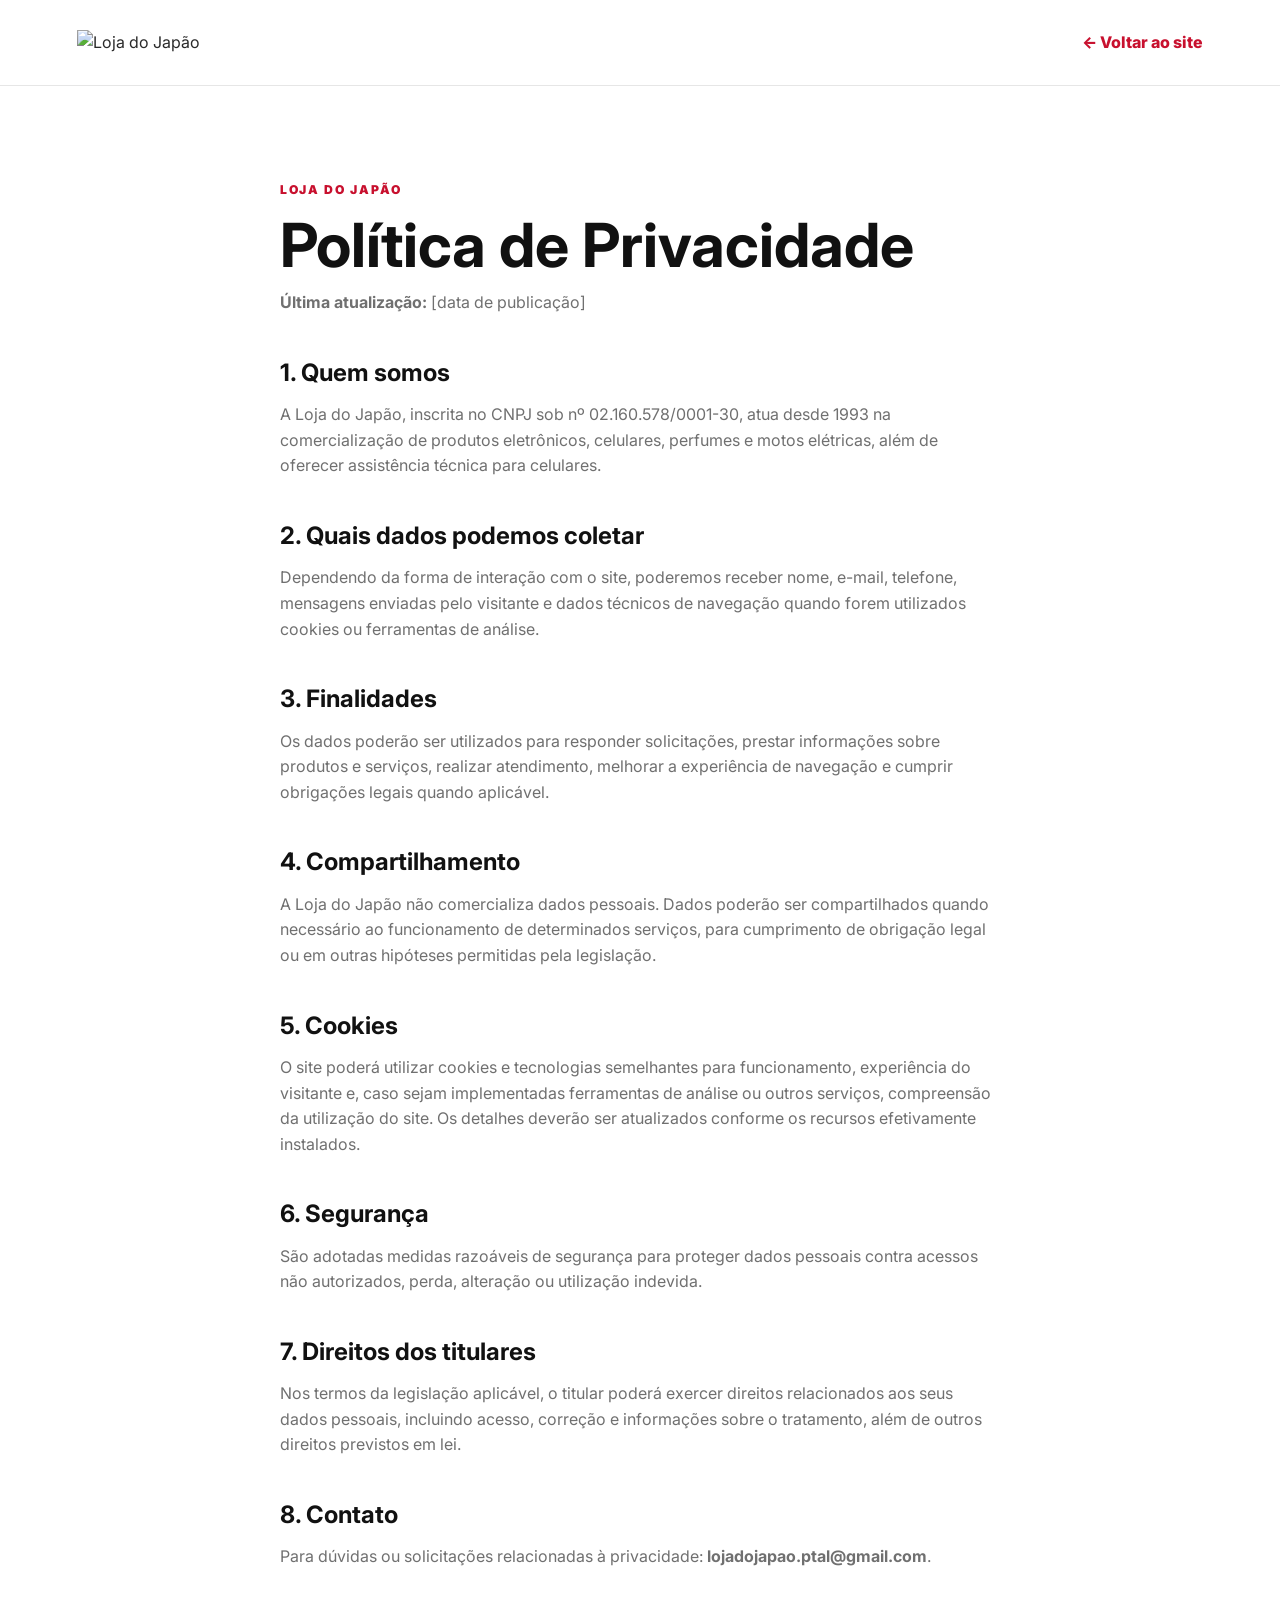
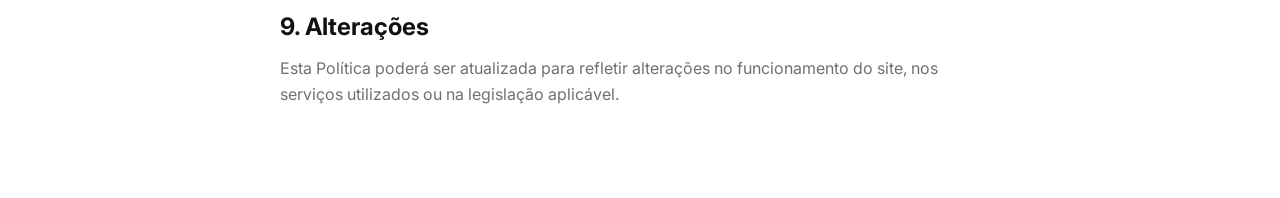
==== pages/politica-privacidade.html @ 344b3c2f "primeira versao do site" ====
<!DOCTYPE html>
<html lang="pt-BR">
<head>
  <meta charset="UTF-8">
  <meta name="viewport" content="width=device-width, initial-scale=1.0">
  <title>Política de Privacidade | Loja do Japão</title>
  <link rel="icon" type="image/png" href="47261f3b-9f89-4285-891b-f1431dbd8eb9 - cópia.png">
  <link rel="stylesheet" href="../style.css">
</head>
<body>
  <header class="site-header">
    <a class="brand" href="../index.html"><img src="47261f3b-9f89-4285-891b-f1431dbd8eb9 - cópia.png" alt="Loja do Japão"></a>
    <a class="back-link" href="../index.html">← Voltar ao site</a>
  </header>
  <main class="legal-page">
    <span class="eyebrow">LOJA DO JAPÃO</span>
    <h1>Política de Privacidade</h1>
    <p><strong>Última atualização:</strong> [data de publicação]</p>

    <h2>1. Quem somos</h2>
    <p>A Loja do Japão, inscrita no CNPJ sob nº 02.160.578/0001-30, atua desde 1993 na comercialização de produtos eletrônicos, celulares, perfumes e motos elétricas, além de oferecer assistência técnica para celulares.</p>

    <h2>2. Quais dados podemos coletar</h2>
    <p>Dependendo da forma de interação com o site, poderemos receber nome, e-mail, telefone, mensagens enviadas pelo visitante e dados técnicos de navegação quando forem utilizados cookies ou ferramentas de análise.</p>

    <h2>3. Finalidades</h2>
    <p>Os dados poderão ser utilizados para responder solicitações, prestar informações sobre produtos e serviços, realizar atendimento, melhorar a experiência de navegação e cumprir obrigações legais quando aplicável.</p>

    <h2>4. Compartilhamento</h2>
    <p>A Loja do Japão não comercializa dados pessoais. Dados poderão ser compartilhados quando necessário ao funcionamento de determinados serviços, para cumprimento de obrigação legal ou em outras hipóteses permitidas pela legislação.</p>

    <h2>5. Cookies</h2>
    <p>O site poderá utilizar cookies e tecnologias semelhantes para funcionamento, experiência do visitante e, caso sejam implementadas ferramentas de análise ou outros serviços, compreensão da utilização do site. Os detalhes deverão ser atualizados conforme os recursos efetivamente instalados.</p>

    <h2>6. Segurança</h2>
    <p>São adotadas medidas razoáveis de segurança para proteger dados pessoais contra acessos não autorizados, perda, alteração ou utilização indevida.</p>

    <h2>7. Direitos dos titulares</h2>
    <p>Nos termos da legislação aplicável, o titular poderá exercer direitos relacionados aos seus dados pessoais, incluindo acesso, correção e informações sobre o tratamento, além de outros direitos previstos em lei.</p>

    <h2>8. Contato</h2>
    <p>Para dúvidas ou solicitações relacionadas à privacidade: <strong>lojadojapao.ptal@gmail.com</strong>.</p>

    <h2>9. Alterações</h2>
    <p>Esta Política poderá ser atualizada para refletir alterações no funcionamento do site, nos serviços utilizados ou na legislação aplicável.</p>
  </main>
</body>
</html>
---- style.css ----
@import url('https://fonts.googleapis.com/css2?family=Inter:wght@400;500;600;700;800;900&display=swap');

:root {
  --red: #c8102e;
  --red-dark: #980b22;
  --black: #111111;
  --text: #2a2a2a;
  --muted: #707070;
  --white: #ffffff;
  --light: #f6f6f6;
  --border: #e6e6e6;
  --radius: 22px;
  --shadow: 0 18px 50px rgba(0, 0, 0, .10);
}

* { box-sizing: border-box; margin: 0; padding: 0; }
html { scroll-behavior: smooth; }
body {
  font-family: Inter, Arial, sans-serif;
  color: var(--text);
  background: var(--white);
  line-height: 1.6;
}
a { color: inherit; text-decoration: none; }
img { max-width: 100%; display: block; }

.site-header {
  position: sticky;
  top: 0;
  z-index: 50;
  min-height: 86px;
  padding: 10px 6%;
  display: flex;
  align-items: center;
  justify-content: space-between;
  background: rgba(255,255,255,.96);
  border-bottom: 1px solid var(--border);
  backdrop-filter: blur(12px);
}
.brand img { width: 135px; }
.header-message {
  flex: 1;
  margin-left: 45px;
  margin-right: 50px;
  overflow: hidden;
  white-space: nowrap;
}

.message-track {
  display: inline-flex;
  align-items: center;
  gap: 14px;
  width: max-content;
  color: var(--red);
  font-size: .78rem;
  font-weight: 800;
  letter-spacing: .08em;
  text-transform: uppercase;
  animation: message-scroll 60s linear infinite;
}

@keyframes message-scroll {
  from {
    transform: translateX(0);
  }

  to {
    transform: translateX(-50%);
  }
}
.main-nav { display: flex; gap: 30px; align-items: center; }
.main-nav a { font-size: .92rem; font-weight: 700; }
.main-nav a:hover { color: var(--red); }
.menu-toggle { display: none; border: 0; background: none; font-size: 1.8rem; cursor: pointer; }

.hero {
  min-height: 620px;
  padding: 90px 8%;
  display: flex;
  align-items: center;
  justify-content: space-between;
  gap: 50px;
  color: var(--white);
  background:
    radial-gradient(circle at 80% 20%, rgba(255,255,255,.13), transparent 28%),
    linear-gradient(125deg, #980b22 0%, #c8102e 52%, #e21b3c 100%);
}
.hero-content { max-width: 760px; }
.eyebrow {
  display: inline-block;
  margin-bottom: 15px;
  color: var(--red);
  font-size: .76rem;
  font-weight: 900;
  letter-spacing: .16em;
}
.hero .eyebrow { color: #fff; opacity: .9; }
.hero h1 { max-width: 760px; font-size: clamp(2.5rem, 6vw, 5rem); line-height: 1.02; letter-spacing: -.05em; }
.hero p { max-width: 650px; margin: 25px 0 32px; font-size: 1.08rem; opacity: .94; }
.hero-actions { display: flex; flex-wrap: wrap; gap: 12px; }
.button { padding: 14px 22px; border-radius: 999px; font-weight: 800; }
.button-primary { background: var(--white); color: var(--red-dark); }
.button-light { border: 1px solid rgba(255,255,255,.65); color: #fff; }
.hero-badge {
  min-width: 190px; min-height: 190px; padding: 25px;
  border: 1px solid rgba(255,255,255,.35);
  border-radius: 50%;
  display: flex; flex-direction: column; align-items: center; justify-content: center;
  text-align: center; background: rgba(255,255,255,.08);
}
.hero-badge strong { font-size: 3.2rem; line-height: 1; }
.hero-badge span { margin-top: 8px; font-size: .85rem; }

.section { padding: 100px 8%; }
.section-heading { max-width: 720px; margin-bottom: 50px; }
.section-heading h2 { font-size: clamp(2rem, 4vw, 3.4rem); line-height: 1.08; letter-spacing: -.04em; color: var(--black); }
.section-heading p { margin-top: 15px; color: var(--muted); }
.centered { margin-left: auto; margin-right: auto; text-align: center; }

.about { background: #fff; }
.about-grid { display: grid; grid-template-columns: 1fr 1fr .75fr; gap: 22px; align-items: stretch; }
.about-card {
  position: relative; padding: 38px; border: 1px solid var(--border);
  border-radius: var(--radius); background: #fff; box-shadow: var(--shadow);
}
.about-card h3 { margin-bottom: 12px; font-size: 1.45rem; color: var(--black); }
.about-card p { color: var(--muted); }
.card-number { color: var(--red); font-weight: 900; font-size: .78rem; }
.about-highlight {
  padding: 40px; border-radius: var(--radius);
  background: var(--black); color: white;
  display: flex; flex-direction: column; justify-content: space-between;
}
.about-highlight span { font-size: .72rem; letter-spacing: .18em; font-weight: 800; }
.about-highlight strong { font-size: 3.2rem; line-height: .9; }
.about-highlight small { color: #ccc; }

.products-section { background: var(--light); }
.cards-grid { display: grid; grid-template-columns: repeat(3, 1fr); gap: 22px; }
.product-card {
  padding: 38px; background: #fff; border-radius: var(--radius);
  border: 1px solid var(--border); transition: transform .25s ease, box-shadow .25s ease;
}
.product-card:hover { transform: translateY(-7px); box-shadow: var(--shadow); }
.product-icon {
  width: 62px; height: 62px; display: grid; place-items: center;
  border-radius: 18px; background: #fff0f2; color: var(--red);
  font-size: 1.8rem; margin-bottom: 25px;
}
.product-card h3 { font-size: 1.35rem; margin-bottom: 10px; color: var(--black); }
.product-card p { color: var(--muted); }

.assistance-section { background: var(--black); color: white; }
.assistance-content { display: grid; grid-template-columns: 1fr 1fr; gap: 80px; align-items: center; }
.assistance-section h2 { color: white; font-size: clamp(2.2rem, 4vw, 3.8rem); line-height: 1.05; }
.assistance-section p { margin-top: 18px; color: #ccc; max-width: 600px; }
.assistance-section .eyebrow { color: #ff5b74; }
.service-list { border-top: 1px solid #333; }
.service-list div {
  padding: 19px 0; display: flex; align-items: center; gap: 20px;
  border-bottom: 1px solid #333;
}
.service-list span { color: #ff5b74; font-size: .75rem; font-weight: 900; }
.service-list strong { font-size: 1.1rem; }

.contact-section { background: #fff; }
.contact-grid { display: grid; grid-template-columns: repeat(4, 1fr); gap: 18px; }
.contact-item { padding: 28px; border: 1px solid var(--border); border-radius: 18px; }
.contact-item span { display: block; margin-bottom: 9px; color: var(--red); font-size: .7rem; font-weight: 900; letter-spacing: .13em; }
.contact-item a { font-weight: 700; overflow-wrap: anywhere; }
.contact-item a:hover { color: var(--red); }
.contact-item p { color: var(--text); }
.company-data {
  margin-top: 18px; padding: 22px 28px; border-radius: 18px;
  display: flex; gap: 12px; justify-content: space-between;
  background: var(--light);
}
.company-data strong { color: var(--black); }
.company-data span { color: var(--muted); }

.site-footer { padding: 50px 8% 25px; background: #0c0c0c; color: white; }
.site-footer img { width: 125px; margin-bottom: 15px; }
.site-footer p { color: #aaa; }
.footer-links { display: flex; gap: 22px; margin: 30px 0; flex-wrap: wrap; }
.footer-links a:hover { color: #ff5b74; }
.copyright { padding-top: 22px; border-top: 1px solid #292929; font-size: .8rem; }

.legal-page { max-width: 900px; margin: 0 auto; padding: 90px 7%; }
.legal-page h1 { margin-bottom: 12px; font-size: clamp(2.2rem, 5vw, 3.8rem); line-height: 1.05; color: var(--black); }
.legal-page h2 { margin-top: 38px; margin-bottom: 10px; color: var(--black); }
.legal-page p, .legal-page li { color: var(--muted); }
.legal-page ul { margin: 10px 0 0 20px; }
.back-link { display: block; width: fit-content; margin: 0 0 auto 35px auto; color: var(--red); font-weight: 800;
}

@media (max-width: 900px) {
  .hero { flex-direction: column; align-items: flex-start; }
  .hero-badge { align-self: flex-end; }
  .about-grid, .assistance-content { grid-template-columns: 1fr; }
  .cards-grid { grid-template-columns: 1fr 1fr; }
  .contact-grid { grid-template-columns: 1fr 1fr; }
}
@media (max-width: 650px) {
  .site-header { padding: 10px 5%; }
  .brand img { width: 112px; }
  .menu-toggle { display: block; }
  .main-nav {
    display: none; position: absolute; left: 5%; right: 5%; top: 78px;
    padding: 20px; flex-direction: column; align-items: flex-start;
    background: white; border: 1px solid var(--border); border-radius: 16px; box-shadow: var(--shadow);
  }
  .main-nav.open { display: flex; }
  .hero { min-height: 650px; padding: 70px 6%; }
  .hero h1 { font-size: 2.7rem; }
  .section { padding: 70px 6%; }
  .cards-grid, .contact-grid { grid-template-columns: 1fr; }
  .company-data { flex-direction: column; }
}

.product-showcase {
  max-width: 1280px;
  margin: 0 auto;
  display: grid;
  grid-template-columns: repeat(3, 1fr);
  gap: 20px;
}
.showcase-card {
  overflow: hidden;
  border-radius: var(--radius);
  background: #fff;
  border: 1px solid var(--border);
  box-shadow: 0 12px 35px rgba(0,0,0,.07);
  transition: transform .25s ease, box-shadow .25s ease;
}
.showcase-card:hover { transform: translateY(-6px); box-shadow: var(--shadow); }
.showcase-large { grid-row: auto; }
.showcase-image {
  height: 270px;
  display: flex;
  align-items: center;
  justify-content: center;
  padding: 20px;
  overflow: hidden;
  background: #f5f5f5;
}

.showcase-image img {
  display: block;
  width: 100%;
  height: 100%;
  max-width: 100%;
  max-height: 100%;
  object-fit: contain;
  object-position: center;
}
.showcase-copy { padding: 24px; }
.showcase-copy span {
  color: var(--red);
  font-size: .68rem;
  font-weight: 900;
  letter-spacing: .15em;
}
.showcase-copy h3 { margin: 7px 0 8px; font-size: 1.35rem; color: var(--black); }
.showcase-copy p { color: var(--muted); font-size: .92rem; }

.product-extra {
  margin-top: 20px;
  display: grid;
  grid-template-columns: 1fr 1fr;
  gap: 20px;
}
.product-extra div {
  position: relative;
  min-height: 190px;
  overflow: hidden;
  border-radius: var(--radius);
  background: #fff;
  border: 1px solid var(--border);
}
.product-extra img {
  display: block;
  width: 100%;
  height: 220px;
  object-fit: contain;
  object-position: center;
  padding: 18px;
}
.product-extra span {
  position: absolute;
  left: 18px;
  bottom: 16px;
  padding: 7px 12px;
  border-radius: 999px;
  background: rgba(0,0,0,.82);
  color: #fff;
  font-size: .75rem;
  font-weight: 800;
}

.trust-section {
  padding: 75px 8%;
  background: #f6f6f6;
}
.trust-inner {
  display: grid;
  grid-template-columns: .9fr 1.1fr;
  gap: 70px;
  align-items: center;
}
.trust-title h2 {
  max-width: 650px;
  font-size: clamp(2rem, 4vw, 3.2rem);
  line-height: 1.08;
  color: var(--black);
  letter-spacing: -.04em;
}
.trust-items {
  display: grid;
  grid-template-columns: 1fr 1fr;
  border-top: 1px solid #ddd;
}
.trust-items div {
  padding: 22px 20px;
  border-bottom: 1px solid #ddd;
}
.trust-items strong { display: block; color: var(--black); font-size: 1.15rem; }
.trust-items span { color: var(--muted); font-size: .85rem; }

.contact-cta {
  margin: 35px 0 18px;
  padding: 30px;
  border-radius: var(--radius);
  background: var(--black);
  color: white;
  display: flex;
  align-items: center;
  justify-content: space-between;
  gap: 30px;
}
.contact-cta .eyebrow { color: #ff5b74; margin-bottom: 6px; }
.contact-cta h3 { font-size: 1.5rem; }
.contact-cta p { color: #bbb; max-width: 600px; margin-top: 4px; }

@media (max-width: 1000px) {
  .product-showcase { grid-template-columns: 1fr 1fr; } 
  .showcase-large { grid-column: auto; }
  .trust-inner { grid-template-columns: 1fr; gap: 40px; }
}
@media (max-width: 650px) {
  .product-showcase { grid-template-columns: 1fr; }
  .showcase-image { height: 260px; }
  .product-extra { grid-template-columns: 1fr; }
  .trust-items { grid-template-columns: 1fr; }
  .contact-cta { flex-direction: column; align-items: flex-start; }
}
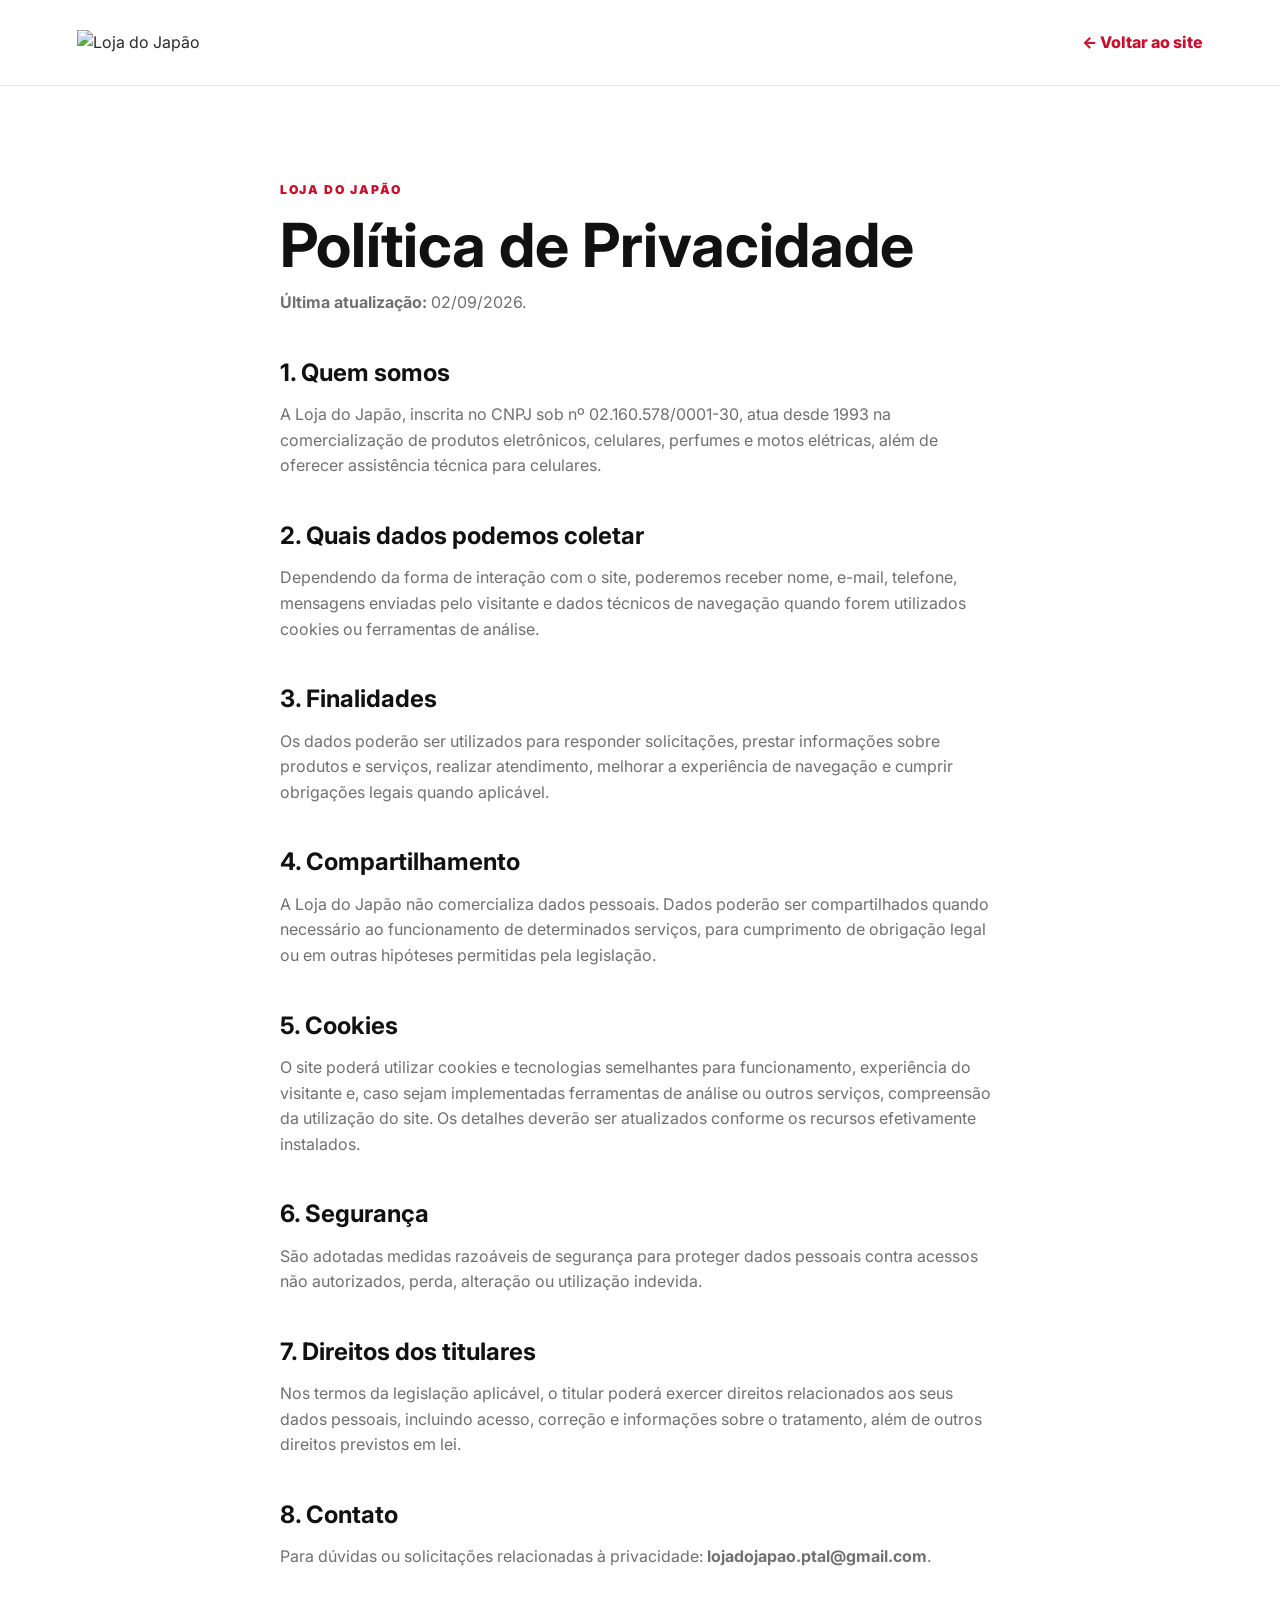
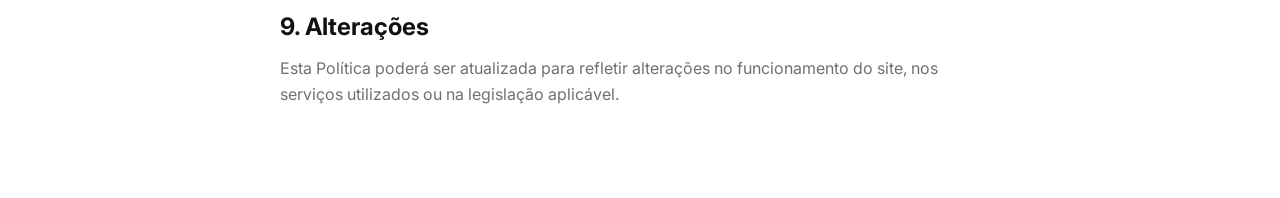
==== commit b5ed5ad3: "data adicionando data ao projeto criado." ====
--- a/pages/politica-privacidade.html
+++ b/pages/politica-privacidade.html
@@ -15,7 +15,7 @@
   <main class="legal-page">
     <span class="eyebrow">LOJA DO JAPÃO</span>
     <h1>Política de Privacidade</h1>
-    <p><strong>Última atualização:</strong> [data de publicação]</p>
+    <p><strong>Última atualização: </strong>02/09/2026.</p>
 
     <h2>1. Quem somos</h2>
     <p>A Loja do Japão, inscrita no CNPJ sob nº 02.160.578/0001-30, atua desde 1993 na comercialização de produtos eletrônicos, celulares, perfumes e motos elétricas, além de oferecer assistência técnica para celulares.</p>
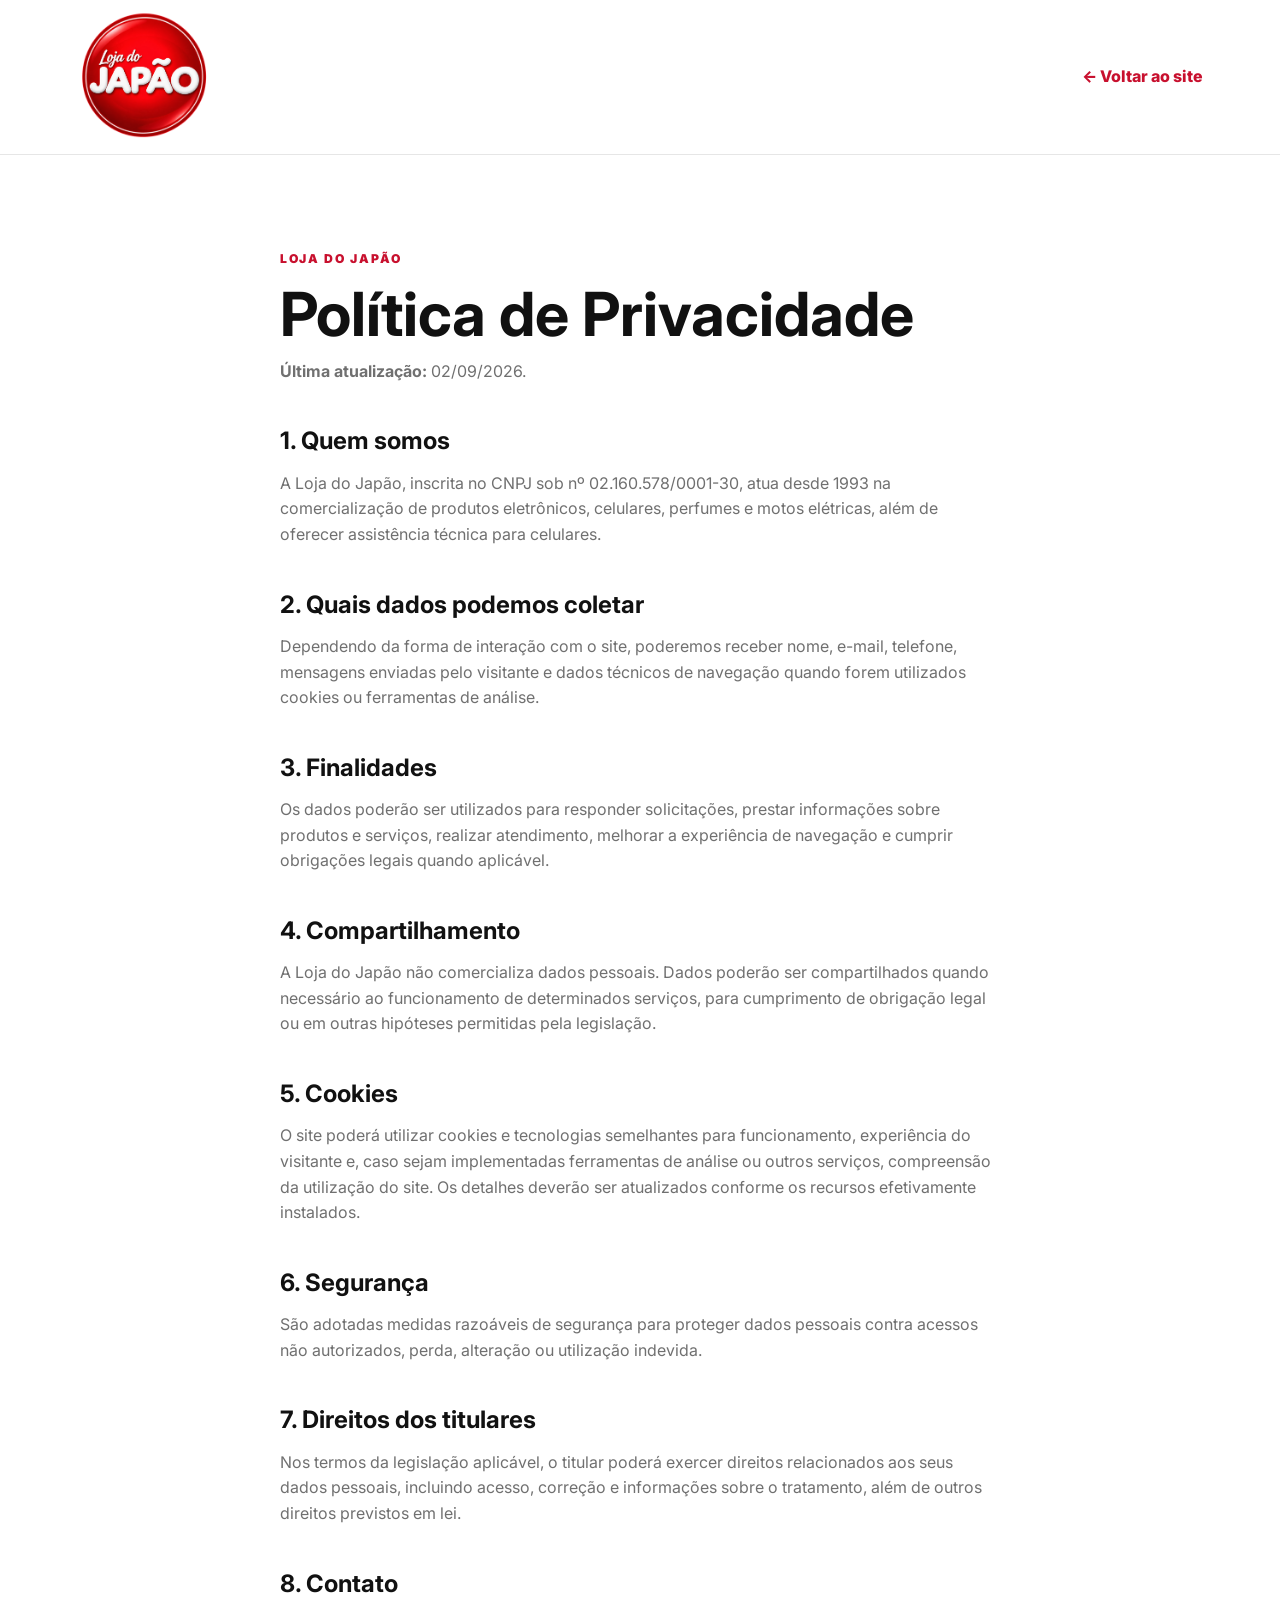
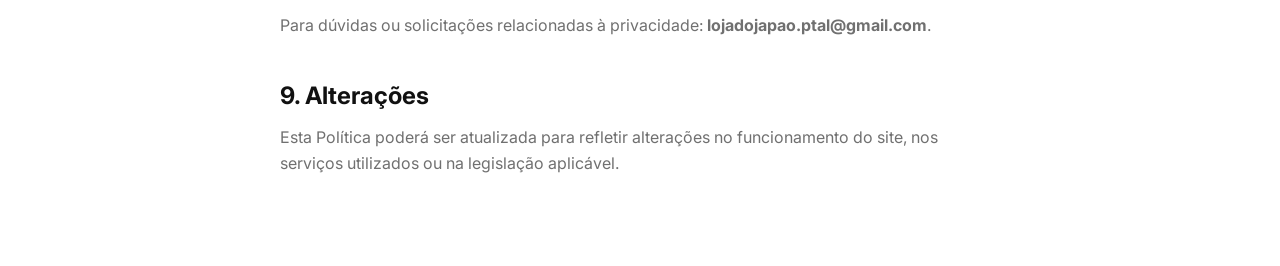
==== commit c7bc2884: "logos logos tinham quebrado, foi ajustada." ====
--- a/pages/politica-privacidade.html
+++ b/pages/politica-privacidade.html
@@ -4,12 +4,12 @@
   <meta charset="UTF-8">
   <meta name="viewport" content="width=device-width, initial-scale=1.0">
   <title>Política de Privacidade | Loja do Japão</title>
-  <link rel="icon" type="image/png" href="47261f3b-9f89-4285-891b-f1431dbd8eb9 - cópia.png">
+  <link rel="icon" type="image/png" href="../assets/47261f3b-9f89-4285-891b-f1431dbd8eb9.png">
   <link rel="stylesheet" href="../style.css">
 </head>
 <body>
   <header class="site-header">
-    <a class="brand" href="../index.html"><img src="47261f3b-9f89-4285-891b-f1431dbd8eb9 - cópia.png" alt="Loja do Japão"></a>
+    <a class="brand" href="../index.html"><img src="../assets/47261f3b-9f89-4285-891b-f1431dbd8eb9.png" alt="Logotipo -Loja do Japão"></a>
     <a class="back-link" href="../index.html">← Voltar ao site</a>
   </header>
   <main class="legal-page">
--- a/style.css
+++ b/style.css
@@ -37,26 +37,70 @@
   border-bottom: 1px solid var(--border);
   backdrop-filter: blur(12px);
 }
+
 .brand img { width: 135px; }
+
 .header-message {
   flex: 1;
   margin-left: 45px;
   margin-right: 50px;
   overflow: hidden;
   white-space: nowrap;
-}
+  min-width: 0;
+}
+
+/* Mensagem de boas-vindas */
+
+.message-greeting {
+  display: none;
+  align-items: center;
+  justify-content: center;
+  height: 40px;
+
+  color: var(--red);
+  font-size: .82rem;
+  font-weight: 800;
+  letter-spacing: .08em;
+  text-transform: uppercase;
+
+  opacity: 0;
+  transform: translateY(8px);
+  transition: opacity .5s ease, transform .5s ease;
+}
+
+.message-greeting.show {
+  display: flex;
+  opacity: 1;
+  transform: translateY(0);
+}
+
+/* Looping das mensagens */
 
 .message-track {
-  display: inline-flex;
-  align-items: center;
-  gap: 14px;
+  display: flex;
   width: max-content;
   color: var(--red);
   font-size: .78rem;
   font-weight: 800;
   letter-spacing: .08em;
   text-transform: uppercase;
-  animation: message-scroll 60s linear infinite;
+
+  animation: message-scroll 50s linear infinite;
+
+  opacity: 0;
+  transition: opacity .5s ease;
+}
+
+.message-track.show {
+  opacity: 1;
+}
+
+.message-group {
+  display: inline-flex;
+  align-items: center;
+  gap: 14px;
+  padding-right: 14px;
+  flex-shrink: 0;
 }
 
 @keyframes message-scroll {
@@ -68,6 +112,7 @@
     transform: translateX(-50%);
   }
 }
+
 .main-nav { display: flex; gap: 30px; align-items: center; }
 .main-nav a { font-size: .92rem; font-weight: 700; }
 .main-nav a:hover { color: var(--red); }
@@ -353,3 +398,7 @@
   .trust-items { grid-template-columns: 1fr; }
   .contact-cta { flex-direction: column; align-items: flex-start; }
 }
+
+.showcase-large .showcase-image img {
+  transform: scale(1.35);
+}
